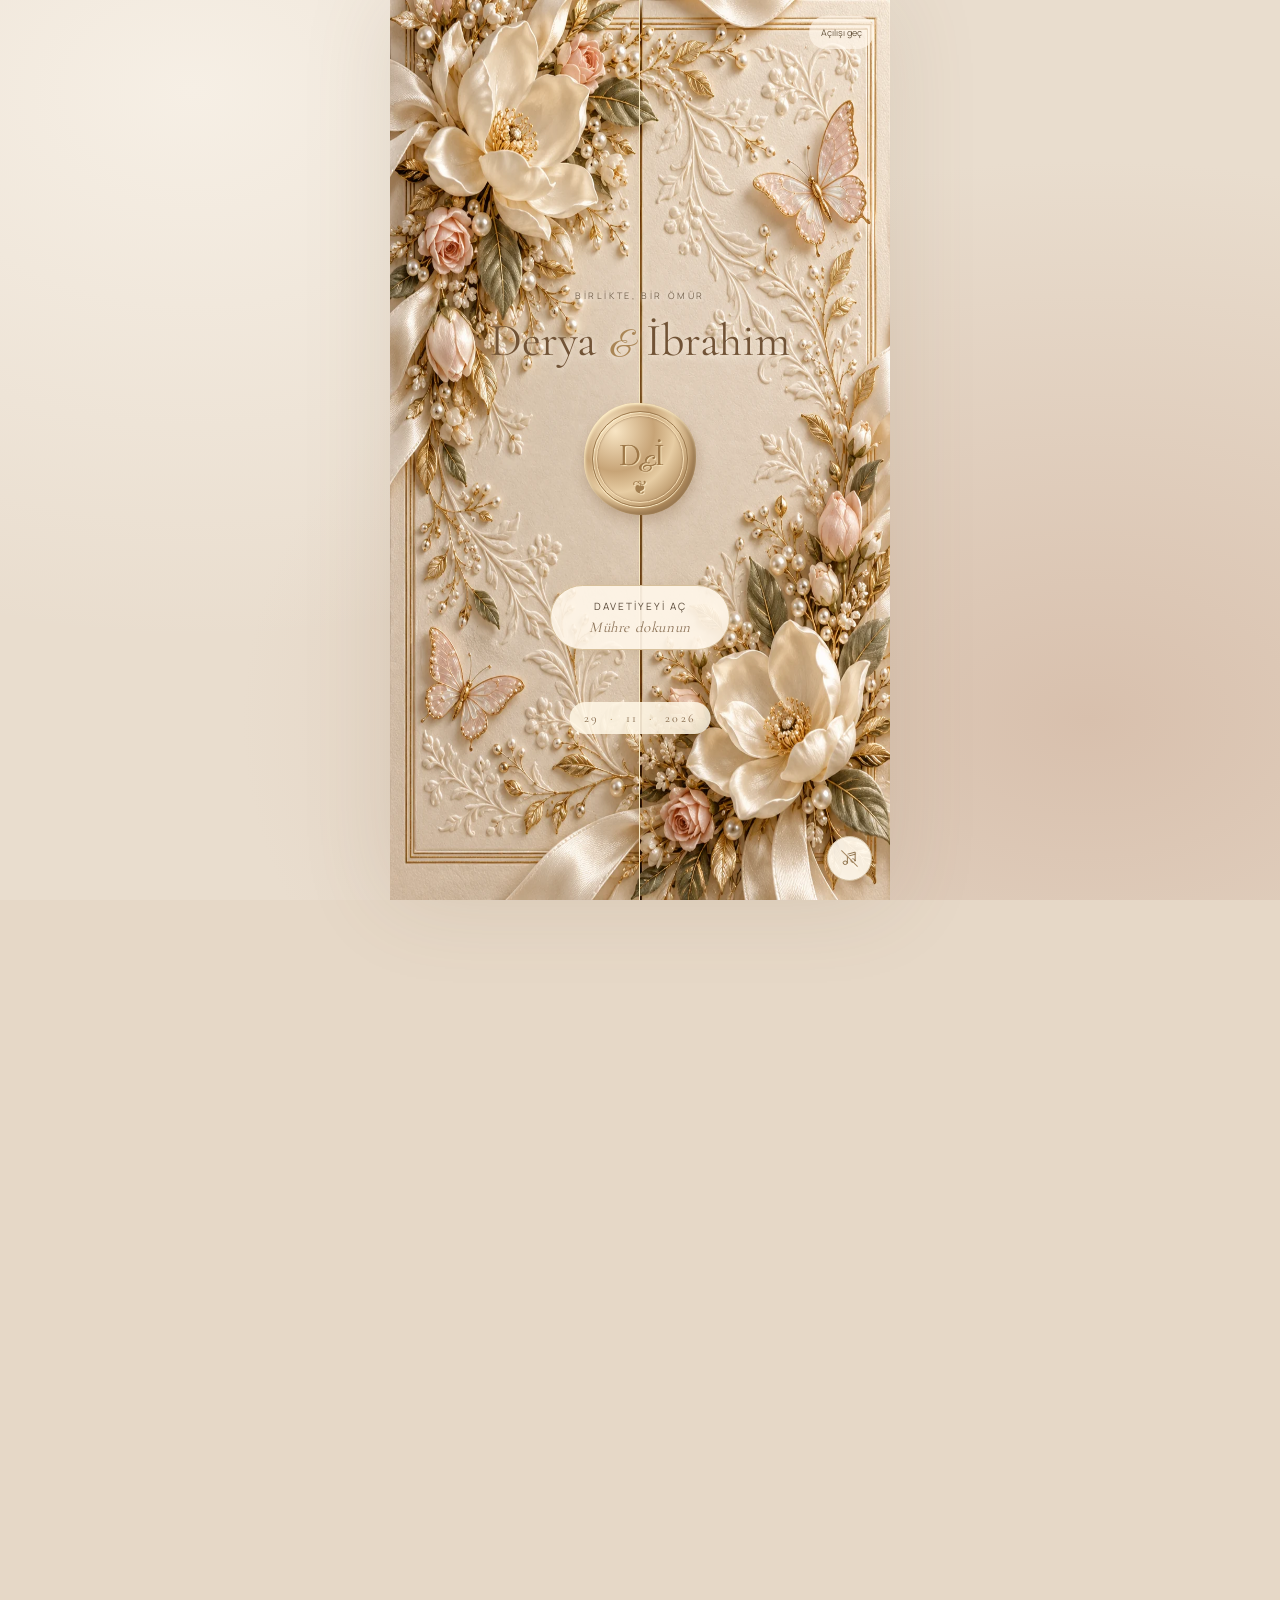
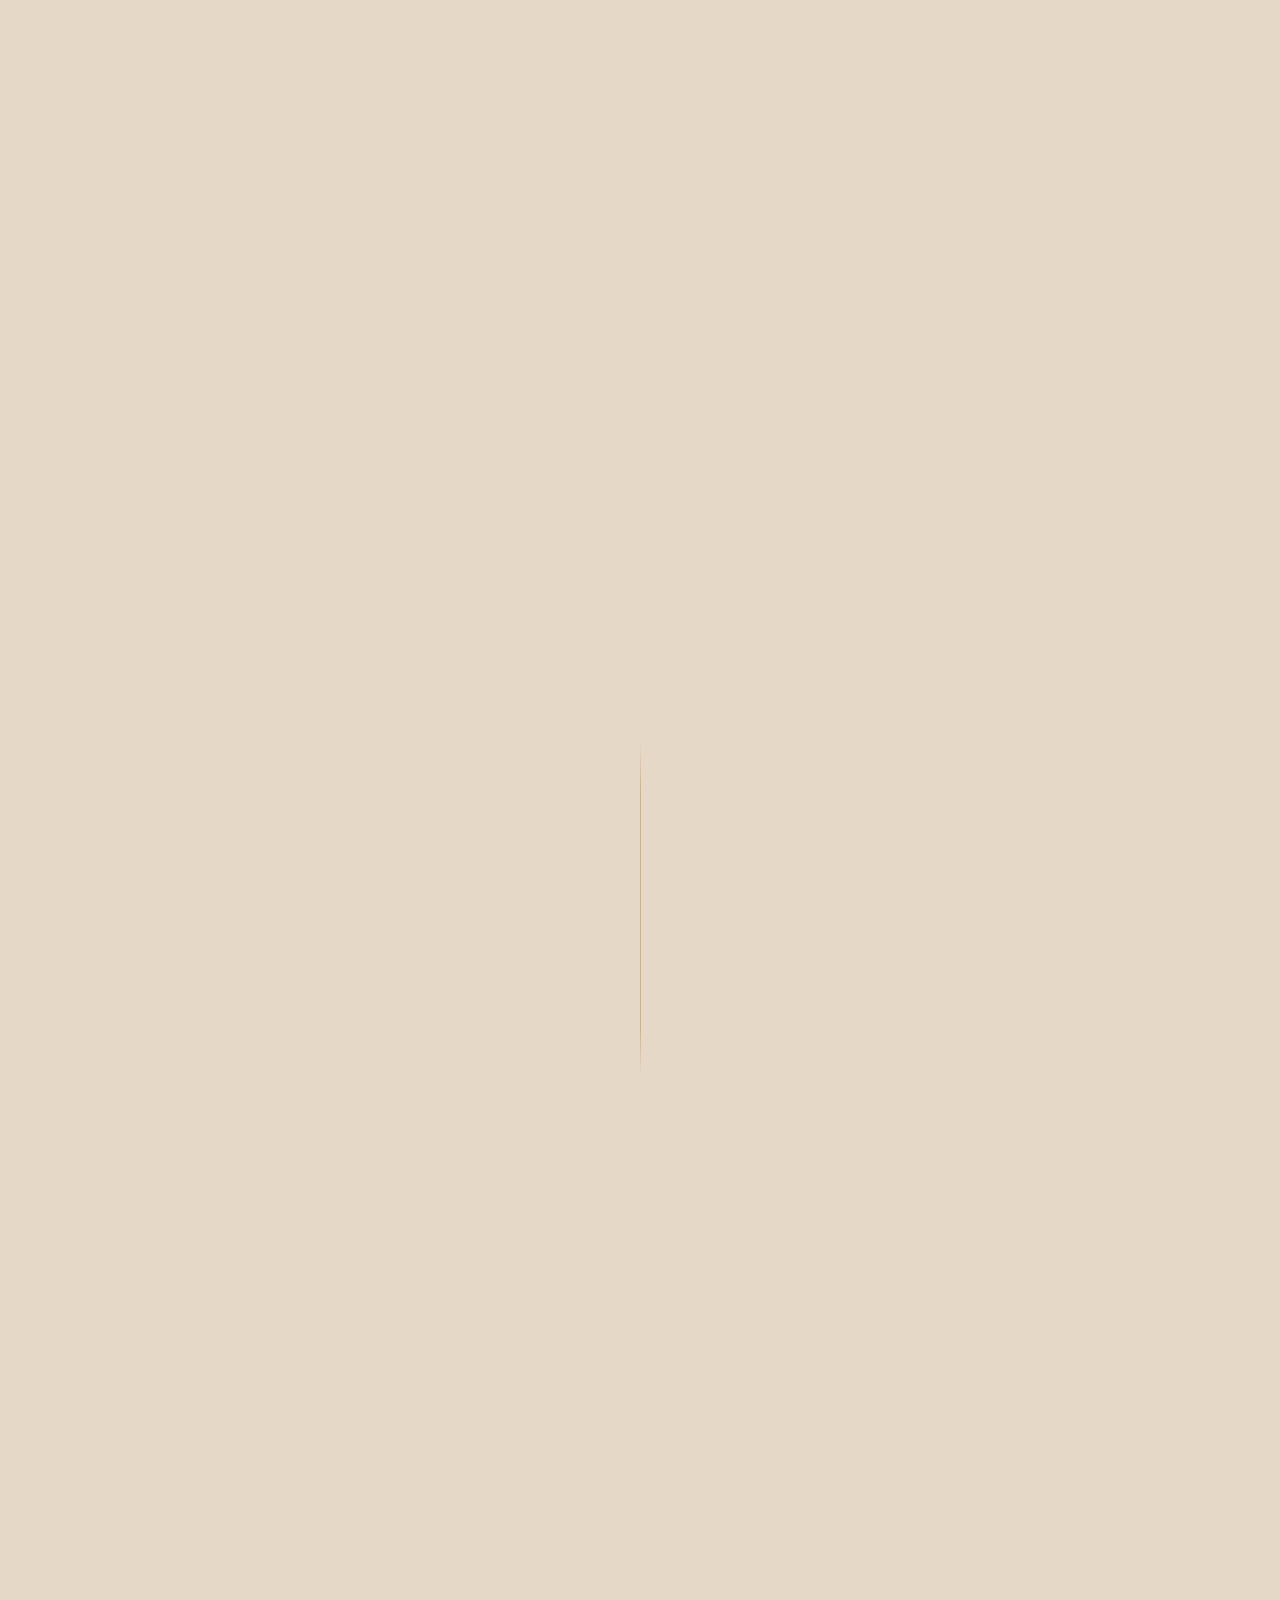
==== deryaibrahimdavetiye/index.html @ 1c8a7102 "Add Derya & Ibrahim wedding invitation, 29 Nov 2026 (preserve original)" ====
<!doctype html>
<html lang="tr">
<head>
  <meta charset="utf-8">
  <meta name="viewport" content="width=device-width, initial-scale=1, viewport-fit=cover">
  <meta name="theme-color" content="#f6eddf">
  <meta name="color-scheme" content="light">
  <meta name="description" content="Mutluluk gele dursun, dostlara haber olsun. Düğünümüz var bugün, bizi sevenler buyursun. 29 Kasım 2026 · Nikâh 19:00 · Asrena Taşev.">
  <meta name="robots" content="noindex, follow">
  <meta name="format-detection" content="telephone=no">
  <title>Derya &amp; İbrahim | 29 Kasım 2026 · Davetlisiniz</title>
  <link rel="canonical" href="https://deryaibrahimdavetiye.vercel.app/">
  <meta property="og:type" content="website">
  <meta property="og:locale" content="tr_TR">
  <meta property="og:site_name" content="Derya &amp; İbrahim">
  <meta property="og:title" content="Derya &amp; İbrahim | 29 Kasım 2026 · Davetlisiniz">
  <meta property="og:description" content="Mutluluk gele dursun, dostlara haber olsun. Düğünümüz var bugün, bizi sevenler buyursun. 29 Kasım 2026 · Nikâh 19:00 · Asrena Taşev.">
  <meta property="og:url" content="https://deryaibrahimdavetiye.vercel.app/?v=1">
  <meta name="image" content="https://deryaibrahimdavetiye.vercel.app/davetiye-paylasim-2026.png?v=1">
  <meta itemprop="image" content="https://deryaibrahimdavetiye.vercel.app/davetiye-paylasim-2026.png?v=1">
  <meta property="og:image" content="https://deryaibrahimdavetiye.vercel.app/davetiye-paylasim-2026.png?v=1">
  <meta property="og:image:secure_url" content="https://deryaibrahimdavetiye.vercel.app/davetiye-paylasim-2026.png?v=1">
  <meta property="og:image:width" content="1200">
  <meta property="og:image:height" content="630">
  <meta property="og:image:type" content="image/png">
  <meta property="og:image:alt" content="Derya &amp; İbrahim — 29 Kasım 2026 düğün davetiyesi">
  <meta name="twitter:image:alt" content="Derya ve İbrahim düğün davetiyesi, 29 Kasım 2026">
  <meta name="twitter:card" content="summary_large_image">
  <meta name="twitter:title" content="Derya &amp; İbrahim | 29 Kasım 2026 · Davetlisiniz">
  <meta name="twitter:description" content="Mutluluk gele dursun, dostlara haber olsun. Düğünümüz var bugün, bizi sevenler buyursun. 29 Kasım 2026 · Nikâh 19:00 · Asrena Taşev.">
  <meta name="twitter:image" content="https://deryaibrahimdavetiye.vercel.app/davetiye-paylasim-2026.png?v=1">
  <link rel="icon" type="image/svg+xml" href="./monogram.svg">
  <link rel="preload" href="./sealed-doors.webp" as="image" fetchpriority="high">
  <link rel="preload" href="./pearl-frame-v2.webp" as="image">
  <link rel="preload" href="./cormorant-garamond-400.woff2" as="font" type="font/woff2" crossorigin>
  <link rel="preload" href="./great-vibes-400.woff2" as="font" type="font/woff2" crossorigin>
  <link rel="stylesheet" href="./fonts.css">
  <link rel="stylesheet" href="./styles.css">
  <script>document.documentElement.classList.add('js');</script>
  <script src="./invitation-config.js?v=derya-ibrahim-20261129" defer></script>
  <script src="./app.js" defer></script>
</head>
<body>
  <svg class="svg-library" aria-hidden="true" xmlns="http://www.w3.org/2000/svg">
    <defs>
      <symbol id="i-down" viewBox="0 0 24 24"><path d="M12 4v15m-6-6 6 6 6-6"/></symbol>
      <symbol id="i-calendar" viewBox="0 0 24 24"><rect x="4" y="6" width="16" height="15" rx="2"/><path d="M8 3v6m8-6v6M4 12h16m-11 4h.01M13 16h.01M17 16h.01"/></symbol>
      <symbol id="i-pin" viewBox="0 0 24 24"><path d="M19 10c0 5-7 11-7 11S5 15 5 10a7 7 0 0 1 14 0Z"/><circle cx="12" cy="10" r="2.5"/></symbol>
      <symbol id="i-share" viewBox="0 0 24 24"><circle cx="18" cy="5" r="3"/><circle cx="6" cy="12" r="3"/><circle cx="18" cy="19" r="3"/><path d="m8.6 10.5 6.8-4m-6.8 7 6.8 4"/></symbol>
      <symbol id="i-music" viewBox="0 0 24 24"><path d="M9 18V6l11-3v12M9 9l11-3"/><ellipse cx="6" cy="18" rx="3" ry="2.5"/><ellipse cx="17" cy="15" rx="3" ry="2.5"/></symbol>
      <symbol id="i-soundoff" viewBox="0 0 24 24"><path d="m3 3 18 18M9 8v10m0-12 11-3v12m-3-2c-1.7 0-3 .9-3 2s1.3 2.5 3 2.5 3-1 3-2.5M9 18c0 1.4-1.3 2.5-3 2.5S3 19.4 3 18s1.3-2.5 3-2.5S9 16.6 9 18Z"/></symbol>
      <symbol id="i-close" viewBox="0 0 24 24"><path d="m6 6 12 12M6 18 18 6"/></symbol>
      <symbol id="i-copy" viewBox="0 0 24 24"><rect x="8" y="8" width="12" height="13" rx="2"/><path d="M16 8V5a2 2 0 0 0-2-2H5a2 2 0 0 0-2 2v9a2 2 0 0 0 2 2h3"/></symbol>
      <symbol id="i-heart" viewBox="0 0 24 24"><path d="M20.5 5.5a5.2 5.2 0 0 0-7.5 0L12 6.6l-1.1-1.1a5.2 5.2 0 0 0-7.4 7.3L12 21l8.5-8.2a5.2 5.2 0 0 0 0-7.3Z"/></symbol>
      <symbol id="i-whatsapp" viewBox="0 0 24 24"><path d="M21 11.6a9 9 0 0 1-13.3 8L3 21l1.4-4.6A9 9 0 1 1 21 11.6Z"/><path d="M8 7.5c-1 0-1.3 1.4-.9 2.6 1 2.8 3 4.7 5.8 5.7 1.2.4 2.7 0 2.7-1l-2.4-1.5-1.1.9a7.1 7.1 0 0 1-2.7-2.7l.8-1.2L8.8 7.5Z"/></symbol>
    </defs>
  </svg>

  <div class="ambient" aria-hidden="true"></div>
  <div class="paper-stage" aria-hidden="true"><div class="paper-art"></div><div class="paper-light"></div></div>
  <div class="butterflies" id="butterflies" aria-hidden="true"></div>

  <div class="gate" id="gate" role="dialog" aria-modal="true" aria-labelledby="gate-title">
    <div class="gate-door gate-door--left" aria-hidden="true"></div>
    <div class="gate-door gate-door--right" aria-hidden="true"></div>
    <div class="gate-glow" aria-hidden="true"></div>
    <div class="gate-title">
      <p class="eyebrow">BİRLİKTE, BİR ÖMÜR</p>
      <h1 id="gate-title">Derya <span>&amp;</span> İbrahim</h1>
    </div>
    <button class="wax-seal" id="open-invitation" aria-label="Derya ve İbrahim’ın davetiyesini aç">
      <span class="seal-rim" aria-hidden="true"></span>
      <span class="seal-mark" aria-hidden="true">D<span>&amp;</span>İ</span>
      <span class="seal-sprig" aria-hidden="true">❦</span>
    </button>
    <button class="open-caption" id="open-caption">DAVETİYEYİ AÇ <span>Mühre dokunun</span></button>
    <p class="gate-date">29 <i>·</i> 11 <i>·</i> 2026</p>
    <button class="skip-intro" id="skip-intro">Açılışı geç</button>
  </div>

  <main id="invitation" tabindex="-1">
    <section class="scene scene--names" id="birlikte" aria-labelledby="names-title" data-scene="Birlikte">
      <div class="scene-content">
        <p class="eyebrow reveal">DÜĞÜNÜMÜZE DAVETLİSİNİZ</p>
        <div class="ornament reveal" aria-hidden="true"><span></span>✧<span></span></div>
        <h2 class="names" id="names-title"><span class="name-bride reveal">Derya</span><span class="names-and reveal">ve</span><span class="name-groom reveal">İbrahim</span></h2>
        <div class="ornament reveal" aria-hidden="true"><span></span>✧<span></span></div>
        <p class="hero-date reveal">29 KASIM 2026 <b>·</b> PAZAR</p>
        <p class="script-note reveal">Birlikte, bir ömür…</p>
      </div>
    </section>

    <section class="scene" id="ailelerimiz" aria-labelledby="family-title" data-scene="Ailelerimiz">
      <div class="scene-content">
        <p class="eyebrow reveal">SEVDİKLERİMİZLE BİRLİKTE</p>
        <h2 class="section-title reveal" id="family-title">Bir ömre <em>evet</em></h2>
        <div class="ornament reveal" aria-hidden="true"><span></span>♡<span></span></div>
        <p class="invitation-verse reveal">Mutluluk gele dursun,<br>dostlara haber olsun.<br>Düğünümüz var bugün,<br>bizi sevenler buyursun.</p>
        <div class="family-names reveal">
          <p>VERME<span>Ailesi</span></p>
          <span class="family-divider" aria-hidden="true">&amp;</span>
          <p>MİHMAK<span>Ailesi</span></p>
        </div>
        <p class="script-note reveal">Mutluluğumuz sizinle tamam…</p>
      </div>
    </section>

    <section class="scene" id="tarih" aria-labelledby="date-title" data-scene="Tarih">
      <div class="scene-content">
        <p class="eyebrow reveal" id="date-title">O GÜNÜ BİRLİKTE HATIRLAYALIM</p>
        <div class="date-cameo reveal"><span class="date-day">29</span><span class="date-month">KASIM</span><span class="date-line" aria-hidden="true"></span><span class="date-year">2026</span></div>
        <p class="date-weekday reveal">PAZAR</p>
        <p class="time-range reveal">18:00 <span>—</span> 22:00</p>
        <p class="ceremony-note reveal">Nikâh <b>19:00</b></p>
        <button class="pill reveal" data-calendar><svg aria-hidden="true"><use href="#i-calendar"/></svg>Takvimine ekle</button>
      </div>
    </section>

    <section class="scene" id="geri-sayim" aria-labelledby="count-title" data-scene="Geri sayım">
      <div class="scene-content">
        <p class="eyebrow reveal">HER AN BİRAZ DAHA YAKIN</p>
        <h2 class="section-title reveal" id="count-title">Kavuşmaya kalan</h2>
        <div class="ornament reveal" aria-hidden="true"><span></span>✧<span></span></div>
        <div class="countdown reveal" role="timer" aria-label="Düğünün başlamasına kalan süre">
          <div class="count-days"><span id="count-days">10</span><span class="count-label">GÜN</span></div>
          <div class="count-clock"><div><span id="count-hours">00</span><span class="count-label">SAAT</span></div><i aria-hidden="true">:</i><div><span id="count-minutes">00</span><span class="count-label">DAKİKA</span></div><i aria-hidden="true">:</i><div><span id="count-seconds">00</span><span class="count-label">SANİYE</span></div></div>
        </div>
        <p class="count-message invitation-verse reveal" id="count-message">Bir gün, bir söz,<br>birlikte geçecek bir ömür.</p>
        <p class="script-note reveal">En güzel günümüze…</p>
      </div>
    </section>

    <section class="scene" id="program" aria-labelledby="program-title" data-scene="Günün akışı">
      <div class="scene-content">
        <p class="eyebrow reveal">29 KASIM 2026</p>
        <h2 class="section-title reveal" id="program-title">Günün akışı</h2>
        <div class="ornament reveal" aria-hidden="true"><span></span>✧<span></span></div>
        <ol class="timeline">
          <li class="reveal"><span class="timeline-pearl" aria-hidden="true"></span><time datetime="2026-11-29T18:00:00+03:00">18:00</time><h3>Eğlence başlıyor</h3><p>Sevdiklerimizle buluşma</p></li>
          <li class="reveal"><span class="timeline-pearl" aria-hidden="true"></span><time datetime="2026-11-29T19:00:00+03:00">19:00</time><h3>Nikâh</h3><p>Bir ömürlük “evet”</p></li>
          <li class="reveal"><span class="timeline-pearl" aria-hidden="true"></span><time datetime="2026-11-29T22:00:00+03:00">22:00</time><h3>Günün sonu</h3><p>Birlikte biriktirdiğimiz anılarla</p></li>
        </ol>
      </div>
    </section>

    <section class="scene" id="konum" aria-labelledby="venue-title" data-scene="Buluşma yerimiz">
      <div class="scene-content">
        <p class="eyebrow reveal">AYNI YERDE, AYNI MUTLULUKTA</p>
        <h2 class="section-title reveal" id="venue-title">Buluşma yerimiz</h2>
        <div class="venue-cameo reveal" aria-hidden="true"><svg><use href="#i-pin"/></svg><span>29.11.2026</span></div>
        <h3 class="venue-name reveal" id="venue-name">Asrena Taşev</h3>
        <p class="venue-address reveal" id="venue-address">Selçuk Bey, 745. Sk. No:1, 20100 Denizli</p>
        <a class="pill reveal" id="maps-link" href="https://www.google.com/maps/" target="_blank" rel="noopener noreferrer" hidden><svg aria-hidden="true"><use href="#i-pin"/></svg>Google Haritalar’da aç</a>
        <p class="venue-pending reveal" id="venue-pending"><span aria-hidden="true">✧</span> Konum bilgisi yakında</p>
      </div>
    </section>

    <section class="scene scene--closing" id="davetlisiniz" aria-labelledby="closing-title" data-scene="Davetlisiniz">
      <div class="scene-content">
        <p class="eyebrow reveal">İYİ Kİ HAYATIMIZDASINIZ</p>
        <h2 class="closing-names reveal" id="closing-title">Derya<span>&amp;</span>İbrahim</h2>
        <div class="ornament reveal" aria-hidden="true"><span></span>♡<span></span></div>
        <p class="invitation-verse reveal">Mutluluk gele dursun,<br>dostlara haber olsun.<br>Düğünümüz var bugün,<br>bizi sevenler buyursun.</p>
        <p class="closing-date reveal">29 KASIM 2026 <span>PAZAR · 18:00–22:00</span></p>
        <div class="closing-actions reveal">
          <a class="pill pill--gold" id="whatsapp-link" href="https://wa.me/" target="_blank" rel="noopener noreferrer"><svg aria-hidden="true"><use href="#i-whatsapp"/></svg>WhatsApp’ta paylaş</a>
          <button class="text-button" id="copy-link"><svg aria-hidden="true"><use href="#i-copy"/></svg>Bağlantıyı kopyala</button>
          <a class="pill" id="rsvp-link" target="_blank" rel="noopener noreferrer" hidden>Katılımını bildir</a>
        </div>
        <button class="replay text-button reveal" id="replay">Açılışı yeniden izle</button>
      </div>
    </section>
  </main>

  <div class="bottom-tools" id="bottom-tools" hidden>
    <span class="scene-counter" aria-label="Bölüm"><span id="scene-current">01</span><i>/</i>07</span>
    <button class="scroll-cue" id="next-scene"><span id="scroll-label">Aşağı kaydır</span><svg aria-hidden="true"><use href="#i-down"/></svg></button>
  </div>
  <button class="music-toggle" id="music-toggle" aria-label="Fon müziğini aç" aria-pressed="false" title="Fon müziğini aç"><svg aria-hidden="true"><use href="#i-music"/></svg><span class="music-slash" aria-hidden="true"></span><span class="music-waves" aria-hidden="true"><i></i><i></i><i></i></span></button>

  <dialog class="calendar-dialog" id="calendar-dialog" aria-labelledby="calendar-heading">
    <button class="dialog-close" id="close-calendar" aria-label="Takvim penceresini kapat"><svg aria-hidden="true"><use href="#i-close"/></svg></button>
    <svg class="dialog-icon" aria-hidden="true"><use href="#i-calendar"/></svg>
    <p class="eyebrow">BU GÜN SİZİN DE TAKVİMİNİZDE OLSUN</p>
    <h2 id="calendar-heading">29 Kasım 2026</h2>
    <p>Pazar · 18:00–22:00<br><span>Nikâh · 19:00</span></p>
    <a class="pill pill--gold" id="google-calendar" target="_blank" rel="noopener noreferrer">Google Takvim’e ekle</a>
    <a class="pill" href="./derya-ibrahim.ics" download="Derya-İbrahim.ics">iPhone / Outlook · Takvim dosyası</a>
  </dialog>
  <div class="toast" id="toast" role="status" aria-live="polite"></div>
  <audio id="background-music" loop preload="none"></audio>
  <noscript><p class="noscript-note">Animasyonlar ve canlı geri sayım için tarayıcınızda JavaScript’i etkinleştirebilirsiniz. Davetiye bilgilerimiz aşağıda yer alıyor.</p></noscript>
</body>
</html>
---- deryaibrahimdavetiye/fonts.css ----
@font-face{font-family:"Cormorant Garamond";font-style:normal;font-weight:400;font-display:swap;src:url("./cormorant-garamond-400.woff2") format("woff2")}
@font-face{font-family:"Cormorant Garamond";font-style:normal;font-weight:500;font-display:swap;src:url("./cormorant-garamond-500.woff2") format("woff2")}
@font-face{font-family:"Great Vibes";font-style:normal;font-weight:400;font-display:swap;src:url("./great-vibes-400.woff2") format("woff2")}
@font-face{font-family:"Manrope";font-style:normal;font-weight:400;font-display:swap;src:url("./manrope-400.woff2") format("woff2")}
---- deryaibrahimdavetiye/styles.css ----
:root{--paper:#f7efe2;--ink:#5d4d3c;--muted:#786651;--gold:#aa8656;--light-gold:#d8bc8d;--blush:#d3a79e;--serif:"Cormorant Garamond",Georgia,serif;--script:"Great Vibes",cursive;--sans:"Manrope",Arial,sans-serif;--stage-width:500px;--scene-height:100svh;--parallax:0px}
*{box-sizing:border-box}html{scroll-behavior:smooth;scroll-padding:0}body{margin:0;background:#e6d8c7;color:var(--ink);font-family:var(--serif);font-weight:400;overflow-x:clip;-webkit-font-smoothing:antialiased}body.is-locked{overflow:hidden;overscroll-behavior:none}button,a{-webkit-tap-highlight-color:transparent;touch-action:manipulation}button{font:inherit;color:inherit;cursor:pointer}a{color:inherit;text-decoration:none}button:focus-visible,a:focus-visible{outline:2px solid #8b663b;outline-offset:5px}button{border:0}button,dialog{background:var(--paper)}[hidden]{display:none!important}svg{width:20px;height:20px;fill:none;stroke:currentColor;stroke-width:1.35;stroke-linecap:round;stroke-linejoin:round;flex:none}.svg-library{position:absolute;width:0;height:0;overflow:hidden}.ambient{position:fixed;inset:0;z-index:-2;background:radial-gradient(ellipse at 15% 10%,#f6efe5,transparent 48%),radial-gradient(ellipse at 85% 80%,#d8c0ad,transparent 55%),#e9ddce}.paper-stage{position:fixed;inset:0;margin:auto;width:min(100%,var(--stage-width));height:100%;z-index:-1;overflow:hidden;box-shadow:0 0 85px #7a5d3924;background:var(--paper)}.paper-art{position:absolute;inset:-2px;background:url('./pearl-frame-v2.webp') center/100% 100% no-repeat;transform:translate3d(0,calc(var(--parallax)*.12),0) scale(1.015);will-change:transform}.paper-light{position:absolute;inset:0;background:radial-gradient(ellipse at 50% 46%,#fffaf02b,transparent 53%);pointer-events:none}
.gate{display:none;position:fixed;z-index:30;inset:0;margin:auto;width:min(100%,var(--stage-width));overflow:hidden;perspective:1300px;isolation:isolate}.js .gate{display:block}.gate-door{position:absolute;top:0;width:50.15%;height:100%;background-image:url('./sealed-doors.webp');background-size:200% 100%;background-repeat:no-repeat;backface-visibility:hidden;will-change:transform;transition:transform 2.15s cubic-bezier(.55,.02,.19,1),filter 1.8s;z-index:1}.gate-door--left{left:0;background-position:0 50%;transform-origin:left center}.gate-door--right{right:0;background-position:100% 50%;transform-origin:right center}.gate-door--left:after{content:"";position:absolute;right:0;top:0;bottom:0;width:1px;background:#98704794;box-shadow:1px 0 8px #6b4a3b38}.gate-door--right:after{content:"";position:absolute;left:0;top:0;bottom:0;width:1px;background:#f7e8c2}.gate-glow{position:absolute;inset:0;background:radial-gradient(ellipse at center,#fff7ddaa,transparent 60%);opacity:0;z-index:3;pointer-events:none;transition:opacity 1s}.gate-title{position:absolute;top:32%;left:8%;right:8%;z-index:4;text-align:center;transition:opacity .6s,transform 1s}.gate-title .eyebrow{font-size:9px;letter-spacing:.29em;text-shadow:0 1px 5px #fff}.gate-title h1{font-weight:400;font-size:clamp(33px,8vw,47px);margin:8px 0;color:#715336;text-shadow:0 2px 7px #fff7ea}.gate-title h1 span{font-family:var(--script);font-size:.8em;color:var(--gold);margin:0 .08em}.eyebrow{font-family:var(--sans);font-size:9px;line-height:1.8;letter-spacing:.24em;font-weight:400;margin:0;color:var(--muted)}.wax-seal{position:absolute;z-index:5;left:50%;top:51%;width:112px;height:112px;transform:translate(-50%,-50%);border-radius:46% 51% 48% 52% / 50% 46% 52% 48%;padding:0;box-shadow:1px 7px 14px #77522b45,inset 1px 2px 3px #fff0ca,inset -3px -3px 5px #97764f; background:radial-gradient(ellipse at 28% 25%,#f8e5c4 0%,#c7a477 34%,#e7cda4 52%,#b08b5d 75%,#d8b586 95%);transition:transform .7s,opacity .55s,filter .7s;animation:seal-breathe 4s ease-in-out infinite}.wax-seal:before{content:"";position:absolute;inset:8px;border:1px solid #9c784c;border-radius:50%;box-shadow:inset 1px 1px 2px #fff1cf,0 1px 1px #fff1cd}.seal-rim{position:absolute;inset:12px;border:1px solid #f6deb5;border-radius:50%;box-shadow:inset 0 0 2px #8b6a49}.seal-mark{position:absolute;inset:32px 0 auto;font-family:var(--serif);font-size:32px;letter-spacing:-4px;color:#9e7848;text-shadow:1px 1px 1px #f8e5be,-.5px -.5px .5px #83613c}.seal-mark span{font-family:var(--script);font-size:23px;display:inline-block;transform:translateY(6px);margin:0 5px 0 2px}.seal-sprig{position:absolute;bottom:16px;left:0;right:0;font-size:19px;color:#a27e50;text-shadow:1px 1px #f8e6c3}.wax-seal:hover{filter:brightness(1.04)}.open-caption{position:absolute;z-index:5;top:65%;left:50%;transform:translateX(-50%);background:#fff7e9e8;box-shadow:0 3px 13px #a47d4930;border:1px solid #d7c09b;border-radius:40px;min-width:180px;padding:13px 23px 11px;font-family:var(--sans);font-size:10px;letter-spacing:.2em;line-height:1.4;transition:opacity .5s,transform .7s}.open-caption span{display:block;font-family:var(--serif);font-style:italic;font-size:15px;letter-spacing:.04em;color:#8b7257;margin-top:4px}.gate-date{position:absolute;z-index:4;top:78%;left:50%;transform:translateX(-50%);width:max-content;text-align:center;font-size:12px;letter-spacing:.2em;margin:0;padding:8px 14px;border-radius:30px;background:#fff7e6dc;color:#7e6143;text-shadow:0 1px 4px #fff9ee}.gate-date i{font-size:13px;color:var(--gold);font-style:normal;padding:0 5px}.skip-intro{position:absolute;z-index:5;right:16px;top:max(16px,env(safe-area-inset-top));padding:10px 12px;border-radius:30px;background:#fff7eaad;font-family:var(--sans);font-size:9px;color:#69573f}.is-opening .gate-door--left{transform:translateX(-28%) rotateY(-108deg);filter:brightness(.85)}.is-opening .gate-door--right{transform:translateX(28%) rotateY(108deg);filter:brightness(.85)}.is-opening .gate-title,.is-opening .gate-date,.is-opening .open-caption,.is-opening .skip-intro{opacity:0;pointer-events:none}.is-opening .gate-title{transform:translateY(-15px)}.is-opening .open-caption{transform:translate(-50%,20px)}.is-opening .wax-seal{animation:none;opacity:0;transform:translate(-50%,-50%) scale(1.25) rotate(-12deg);pointer-events:none}.is-opening .gate-glow{animation:opening-light 2s both}.gate.is-gone{visibility:hidden;pointer-events:none}
main{width:min(100%,var(--stage-width));margin:0 auto;outline:none}.scene{position:relative;min-height:var(--scene-height);display:flex;align-items:center;justify-content:center;isolation:isolate;padding:15svh 0 14svh;scroll-snap-align:center}.scene-content{width:71%;max-width:360px;text-align:center;position:relative;z-index:2}.scene .eyebrow{font-size:8px}.names{margin:18px 0 11px;display:flex;flex-direction:column;align-items:center;font-weight:400;line-height:1.03}.name-bride,.name-groom{font-size:clamp(53px,14vw,76px);letter-spacing:-.035em}.names-and{font-family:var(--script);font-size:43px;color:var(--gold);margin:4px 0 2px;line-height:1}.ornament{display:flex;align-items:center;justify-content:center;gap:11px;color:var(--gold);font-size:16px;margin:16px auto;line-height:1}.ornament span{height:1px;width:48px;background:linear-gradient(90deg,transparent,#b9996b)}.ornament span:last-child{transform:rotate(180deg)}.hero-date{font-size:11px;letter-spacing:.12em;font-weight:500;margin:22px 0 0}.hero-date b{font-weight:400;color:var(--gold);margin:0 5px}.script-note{font-family:var(--script);font-size:25px;line-height:1.4;color:#a68459;margin:25px -2px 0}.section-title{font-size:clamp(30px,8vw,43px);font-weight:400;line-height:1.12;margin:14px -8px 18px;letter-spacing:-.02em}.section-title em{font-family:var(--script);font-size:1.05em;font-weight:400;color:var(--gold)}.invitation-verse{font-size:clamp(20px,5.3vw,24px);line-height:1.65;font-weight:400;margin:19px -6px}.family-names{display:flex;justify-content:center;align-items:center;gap:18px;margin:32px -10px 0}.family-names p{font-size:17px;font-weight:500;letter-spacing:.025em;margin:0}.family-names p span{font-size:19px;font-weight:400;font-style:italic;display:block;margin-top:3px}.family-divider{font-family:var(--script);font-size:27px;color:#b59468;margin-top:-12px}.date-cameo{position:relative;display:flex;flex-direction:column;align-items:center;justify-content:center;width:151px;height:228px;border:1px solid #b69563;border-radius:80px;margin:20px auto 15px;box-shadow:0 0 0 5px #f7eddb88,0 0 0 6px #c7ad824d,inset 0 0 0 4px #fff8eb70}.date-cameo:before,.date-cameo:after{content:"✧";position:absolute;left:50%;transform:translateX(-50%);background:#f6eddf;color:#b08e5e;font-size:16px;height:16px;line-height:16px}.date-cameo:before{top:-10px}.date-cameo:after{bottom:-10px}.date-day{font-size:88px;line-height:1;letter-spacing:-.05em;margin-left:-3px}.date-month{font-size:17px;letter-spacing:.2em;margin-top:9px;padding-left:.2em}.date-line{width:35px;height:1px;background:#baa178;margin:17px 0}.date-year{font-size:15px;letter-spacing:.26em;padding-left:.26em}.date-weekday{font-size:12px;letter-spacing:.22em;margin:23px 0 7px}.time-range{font-size:27px;margin:0;font-variant-numeric:lining-nums}.time-range span{font-size:15px;color:var(--gold);padding:0 4px}.ceremony-note{font-size:17px;font-style:italic;margin:9px 0 19px}.ceremony-note b{font-weight:500;margin-left:9px}.pill{display:inline-flex;align-items:center;justify-content:center;gap:9px;padding:12px 18px;min-height:46px;border:1px solid #bd9e6d99;border-radius:32px;background:#fffbf2e6;box-shadow:0 3px 12px #9169320a;font-family:var(--sans);font-size:10px;letter-spacing:.045em;line-height:1.4;transition:background .2s,box-shadow .2s,transform .2s}.pill svg{width:16px;height:16px;stroke-width:1.2}.pill:hover{background:#fffdf6;box-shadow:0 4px 18px #9169321a;transform:translateY(-1px)}.pill--gold{background:#a38358;color:#fffaf0;border-color:#a38358}.pill--gold:hover{background:#927048}.countdown{font-variant-numeric:lining-nums tabular-nums}.count-days>span:first-child{font-size:102px;line-height:1.1;font-weight:400}.count-label{display:block;font-family:var(--sans);font-size:8px;letter-spacing:.21em;color:var(--muted);line-height:1.6;margin-top:5px}.count-clock{display:flex;align-items:flex-start;justify-content:center;gap:15px;margin:24px 0 22px}.count-clock>div{min-width:42px}.count-clock>div>span:first-child{font-size:30px;line-height:1}.count-clock>i{font-style:normal;color:#b4a083;line-height:1.3;font-size:21px}.count-message{font-size:21px}.timeline{list-style:none;padding:0;margin:24px auto 0;position:relative}.timeline:before{content:"";position:absolute;top:10px;bottom:25px;left:50%;width:1px;background:linear-gradient(transparent,#cbb28b 15%,#cbb28b 85%,transparent)}.timeline li{position:relative;padding:0 0 25px;display:flex;flex-direction:column;align-items:center}.timeline li:last-child{padding-bottom:0}.timeline time{font-family:var(--sans);font-size:10px;letter-spacing:.2em;display:inline-block;padding:3px 10px;background:#f7eddf}.timeline h3{font-size:29px;font-weight:400;margin:5px 0;background:#f7eddf;padding:0 14px;line-height:1.1}.timeline p{font-style:italic;font-size:17px;line-height:1.4;margin:5px 0 0;background:#f7eddf;padding:0 8px}.timeline-pearl{width:8px;height:8px;border:1px solid #cbb28b;border-radius:50%;background:radial-gradient(circle at 30% 25%,#fff,#f7e7cd 60%,#bb9b6b);margin-bottom:8px;box-shadow:0 1px 3px #ac824830}.venue-cameo{border:1px solid #c5a677;border-radius:80px 80px 38px 38px;width:129px;height:146px;display:flex;flex-direction:column;align-items:center;justify-content:center;margin:29px auto 23px;box-shadow:0 0 0 5px #f8efdf88,0 0 0 6px #c7ad8255}.venue-cameo svg{width:38px;height:44px;color:#ae8b5c;stroke-width:.65}.venue-cameo span{font-size:11px;letter-spacing:.1em;margin-top:15px;color:#957747}.venue-name{font-size:26px;font-weight:400;line-height:1.2;margin:25px -3px 12px}.venue-address{font-size:18px;line-height:1.55;margin:0 0 22px}.venue-pending{font-family:var(--sans);font-size:9px;color:#8b7355;letter-spacing:.07em;display:inline-flex;gap:8px;align-items:center;border-block:1px solid #c5a67766;padding:12px 0;margin:0}.venue-pending span{font-size:15px}.closing-names{font-family:var(--script);font-size:clamp(48px,12vw,65px);font-weight:400;line-height:1.05;display:flex;flex-direction:column;align-items:center;margin:23px 0 18px;color:#7e6347}.closing-names span{font-family:var(--serif);font-size:24px;color:var(--gold);line-height:1.25}.closing-date{font-size:14px;letter-spacing:.13em;margin:21px 0}.closing-date span{display:block;font-size:10px;letter-spacing:.09em;margin-top:7px}.closing-actions{display:flex;flex-direction:column;align-items:center;gap:12px;margin-top:22px}.text-button{display:inline-flex;align-items:center;justify-content:center;gap:7px;background:transparent;font-family:var(--sans);font-size:9px;letter-spacing:.02em;min-height:42px;padding:8px 10px;color:#7d674b}.text-button svg{width:14px;height:14px}.replay{margin-top:18px;color:#8a7255;text-decoration:underline;text-underline-offset:4px;font-size:8px}.bottom-tools{position:fixed;z-index:10;bottom:calc(19px + env(safe-area-inset-bottom));left:50%;transform:translateX(-50%);width:min(100%,var(--stage-width));height:45px;pointer-events:none}.scene-counter{position:absolute;left:22px;bottom:13px;font-family:var(--sans);font-size:8px;color:#977f5e;letter-spacing:.07em}.scene-counter>span{font-size:11px;color:#715c41}.scene-counter i{font-style:normal;opacity:.55;padding:0 5px}.scroll-cue{position:absolute;left:50%;transform:translateX(-50%);bottom:0;pointer-events:auto;display:flex;align-items:center;justify-content:center;gap:12px;background:#fff9edee;border:1px solid #d8c4a69c;box-shadow:0 2px 10px #815e3112;border-radius:32px;font-family:var(--sans);font-size:9px;min-height:44px;padding:9px 17px;white-space:nowrap;color:#7c6547}.scroll-cue svg{height:13px;width:13px;animation:down-drift 2.5s ease-in-out infinite}.scroll-cue.is-last svg{transform:rotate(180deg);animation:none}.music-toggle{position:fixed;z-index:45;bottom:calc(19px + env(safe-area-inset-bottom));right:max(calc((100vw - var(--stage-width))/2 + 18px),18px);width:45px;height:45px;padding:0;border:1px solid #d2bfa1;border-radius:50%;background:#fff9edeb;color:#8d714a;box-shadow:0 2px 10px #815e3119;display:flex;align-items:center;justify-content:center}.music-toggle>svg{width:17px;height:17px}.music-slash{position:absolute;width:23px;height:1px;background:#a78a64;transform:rotate(45deg);box-shadow:0 -1px 0 #fff6e9}.music-waves{display:none;align-items:center;gap:2px;height:18px}.music-waves i{width:2px;height:12px;background:#a28054;border-radius:2px;animation:music-wave .8s ease-in-out infinite alternate}.music-waves i:nth-child(2){animation-delay:-.4s;height:18px}.music-waves i:nth-child(3){animation-delay:-.2s;height:8px}.music-toggle[aria-pressed=true]>.music-slash,.music-toggle[aria-pressed=true]>svg{display:none}.music-toggle[aria-pressed=true] .music-waves{display:flex}.butterflies{position:fixed;inset:0;z-index:8;margin:auto;max-width:var(--stage-width);overflow:hidden;pointer-events:none}.butterfly{position:absolute;width:var(--size,53px);height:var(--size,53px);left:50%;top:50%;opacity:0;will-change:transform,opacity;filter:drop-shadow(0 3px 3px #a1734022);transform-style:preserve-3d}.butterfly .wing{position:absolute;inset:0;background:url('./pearl-butterfly.webp') center/contain no-repeat;transform-style:preserve-3d}.wing--left{clip-path:inset(0 49% 0 0);transform-origin:50% 50%;animation:flap-left .46s ease-in-out infinite alternate}.wing--right{clip-path:inset(0 0 0 49%);transform-origin:50% 50%;animation:flap-right .46s ease-in-out infinite alternate}.butterfly.is-burst{animation:butterfly-burst var(--duration,3.6s) cubic-bezier(.25,.25,.3,1) var(--delay,0s) both}.butterfly.is-ambient{animation:butterfly-drift var(--duration,17s) linear var(--delay,0s) infinite}.js .scene .reveal{opacity:0;transform:translateY(24px);filter:blur(3px);transition:opacity 1.05s ease,transform 1.3s cubic-bezier(.16,.65,.25,1),filter 1.3s}.js .scene.is-visible .reveal{opacity:1;transform:translateY(0);filter:blur(0);transition-delay:var(--reveal-delay,0s)}.js .scene--names .name-bride{transition-duration:1.7s}.js .scene--names .name-groom{transition-duration:1.9s}.calendar-dialog{position:fixed;inset:0;margin:auto;border:1px solid #c9ae83;padding:39px 24px 29px;border-radius:18px;width:min(calc(100% - 36px),360px);color:var(--ink);text-align:center;box-shadow:0 20px 90px #57402430;max-height:calc(100svh - 40px);overflow:auto}.calendar-dialog::backdrop{background:#4f3e2c66;backdrop-filter:blur(5px)}.dialog-close{position:absolute;right:9px;top:9px;width:36px;height:36px;border-radius:50%;display:grid;place-items:center;background:transparent}.dialog-close svg{width:17px;height:17px}.dialog-icon{height:29px;width:29px;stroke-width:1;margin-bottom:19px;color:var(--gold)}.calendar-dialog .eyebrow{font-size:7px;letter-spacing:.15em}.calendar-dialog h2{font-size:34px;font-weight:400;margin:10px 0}.calendar-dialog>p:not(.eyebrow){font-size:21px;line-height:1.4;margin:12px 0 23px}.calendar-dialog>p>span{font-size:17px;font-style:italic;color:#8c7150}.calendar-dialog>.pill{display:flex;margin-top:11px;font-size:10px}.toast{position:fixed;bottom:calc(85px + env(safe-area-inset-bottom));left:50%;transform:translate(-50%,12px);width:max-content;max-width:min(85vw,380px);z-index:80;background:#766146f5;border:1px solid #e5d2ab55;border-radius:16px;padding:12px 18px;font-family:var(--sans);font-size:11px;line-height:1.6;color:#fffaf0;text-align:center;opacity:0;pointer-events:none;transition:opacity .25s,transform .25s}.toast.is-visible{opacity:1;transform:translate(-50%,0)}.noscript-note{position:relative;z-index:2;padding:18px;margin:0 auto;width:min(100%,var(--stage-width));background:#fff6e7;font-family:var(--sans);font-size:12px;text-align:center}
@keyframes seal-breathe{0%,100%{box-shadow:1px 7px 14px #77522b45,inset 1px 2px 3px #fff0ca,inset -3px -3px 5px #97764f}50%{box-shadow:1px 9px 22px #77522b55,0 0 28px #fff5dc77,inset 1px 2px 3px #fff0ca,inset -3px -3px 5px #97764f}}
@keyframes opening-light{0%{opacity:0}45%{opacity:.8}100%{opacity:0}}
@keyframes flap-left{from{transform:rotateY(0)}to{transform:rotateY(68deg)}}@keyframes flap-right{from{transform:rotateY(0)}to{transform:rotateY(-68deg)}}
@keyframes butterfly-burst{0%{opacity:0;transform:translate3d(-50%,-50%,0) scale(.2) rotate(0)}12%{opacity:1}60%{opacity:.95}100%{opacity:0;transform:translate3d(var(--end-x),var(--end-y),0) scale(1.2) rotate(var(--turn))}}
@keyframes butterfly-drift{0%{opacity:0;transform:translate3d(var(--x1),60svh,0) rotate(-20deg) scale(.7)}12%{opacity:.8}42%{transform:translate3d(var(--x2),-5svh,0) rotate(18deg) scale(1)}80%{opacity:.7}100%{opacity:0;transform:translate3d(var(--x1),-70svh,0) rotate(-12deg) scale(.75)}}
@keyframes down-drift{0%,100%{translate:0 0}50%{translate:0 3px}}@keyframes music-wave{from{transform:scaleY(.35)}to{transform:scaleY(1)}}
@media(min-width:700px){.gate-title h1{font-size:46px}.scene-content{width:69%}.scene .eyebrow{font-size:8px}.name-bride,.name-groom{font-size:76px}.scene{padding:15svh 0}.gate-title{top:32%}}
@media(max-height:700px){.scene{padding:13svh 0 14svh}.names{margin:10px 0}.name-bride,.name-groom{font-size:58px}.names-and{font-size:34px}.script-note{font-size:22px;margin-top:19px}.ornament{margin:12px auto}.date-cameo{height:186px;width:128px;margin:17px auto 13px}.date-day{font-size:73px}.date-line{margin:12px 0}.date-month{font-size:15px}.date-weekday{margin-top:19px}.time-range{font-size:24px}.section-title{font-size:33px;margin-top:10px}.timeline{margin-top:15px}.timeline li{padding-bottom:20px}.timeline h3{font-size:26px}.timeline p{font-size:16px}.closing-names{font-size:48px;margin-top:16px}.closing-date{margin:15px 0}.closing-actions{margin-top:15px;gap:5px}.replay{margin-top:9px}.scene--closing .invitation-verse{font-size:19px;line-height:1.4}.gate-title{top:29%}.wax-seal{width:98px;height:98px}.seal-mark{top:27px;font-size:29px}.seal-sprig{bottom:13px;font-size:16px}.open-caption{top:65%;padding-top:10px;padding-bottom:9px}.family-names{margin-top:24px}.invitation-verse{font-size:20px;line-height:1.55}.venue-cameo{height:118px;width:110px;margin:22px auto}.venue-name{font-size:24px}.venue-address{font-size:17px}}
@media(max-width:350px){.scene-content{width:73%}.scene .eyebrow{font-size:7px;letter-spacing:.17em}.name-bride,.name-groom{font-size:54px}.section-title{font-size:30px}.family-names{gap:12px}.family-names p{font-size:15px}.invitation-verse{font-size:19px}.script-note{font-size:21px}.hero-date{font-size:9px}.pill{font-size:9px;padding-inline:14px}.scene-counter{left:15px}.music-toggle{right:13px}.gate-title h1{font-size:34px}.gate-title .eyebrow{font-size:8px}.closing-names{font-size:46px}.count-clock{gap:11px}}
@media(orientation:landscape) and (max-height:550px){:root{--scene-height:650px}.paper-art{background-size:100% 100%}.scene{padding:85px 0}.gate-title{top:19%}.gate-title .eyebrow{display:none}.wax-seal{top:49%;width:86px;height:86px}.seal-mark{font-size:25px;top:24px}.seal-sprig{bottom:10px}.open-caption{top:71%;padding:8px 18px}.open-caption span{display:none}.gate-date{display:none}.bottom-tools,.music-toggle{bottom:12px}}
@media(prefers-reduced-motion:reduce){html{scroll-behavior:auto}*,*:before,*:after{animation-duration:.01ms!important;animation-iteration-count:1!important;transition-duration:.01ms!important;transition-delay:0s!important}.paper-art{transform:none;will-change:auto}.butterflies{display:none}.js .scene .reveal{filter:none;transform:none}.gate-door{will-change:auto}}
@media print{.gate,.butterflies,.bottom-tools,.music-toggle,.ambient,.paper-stage,.replay,.closing-actions,dialog{display:none!important}body{background:#fff;color:#4c3a27}.scene{min-height:auto;padding:24px 0;break-inside:avoid}.scene-content{width:90%}.js .scene .reveal{opacity:1;filter:none;transform:none}.scene--names{padding-top:35px}}

/* Use the system preference and pause compositing while the tab is hidden. */
.butterflies.is-paused,.butterflies.is-paused *{animation-play-state:paused!important}
@media(max-height:620px) and (orientation:portrait){.count-days>span:first-child{font-size:78px}.count-clock{margin:15px 0}.count-message{font-size:19px}.scene--closing .closing-names{font-size:43px}.scene--closing .ornament{margin:9px auto}.scene--closing .invitation-verse{margin:12px 0}.scene--closing .closing-date{margin:13px 0}.scene--closing .replay{margin-top:2px}.timeline li{padding-bottom:15px}}
@media(max-height:620px) and (orientation:portrait){#program.scene,.scene--closing{padding-top:10svh;padding-bottom:10svh}.timeline li{padding-bottom:10px}.timeline h3{font-size:24px}.timeline p{font-size:15px}}
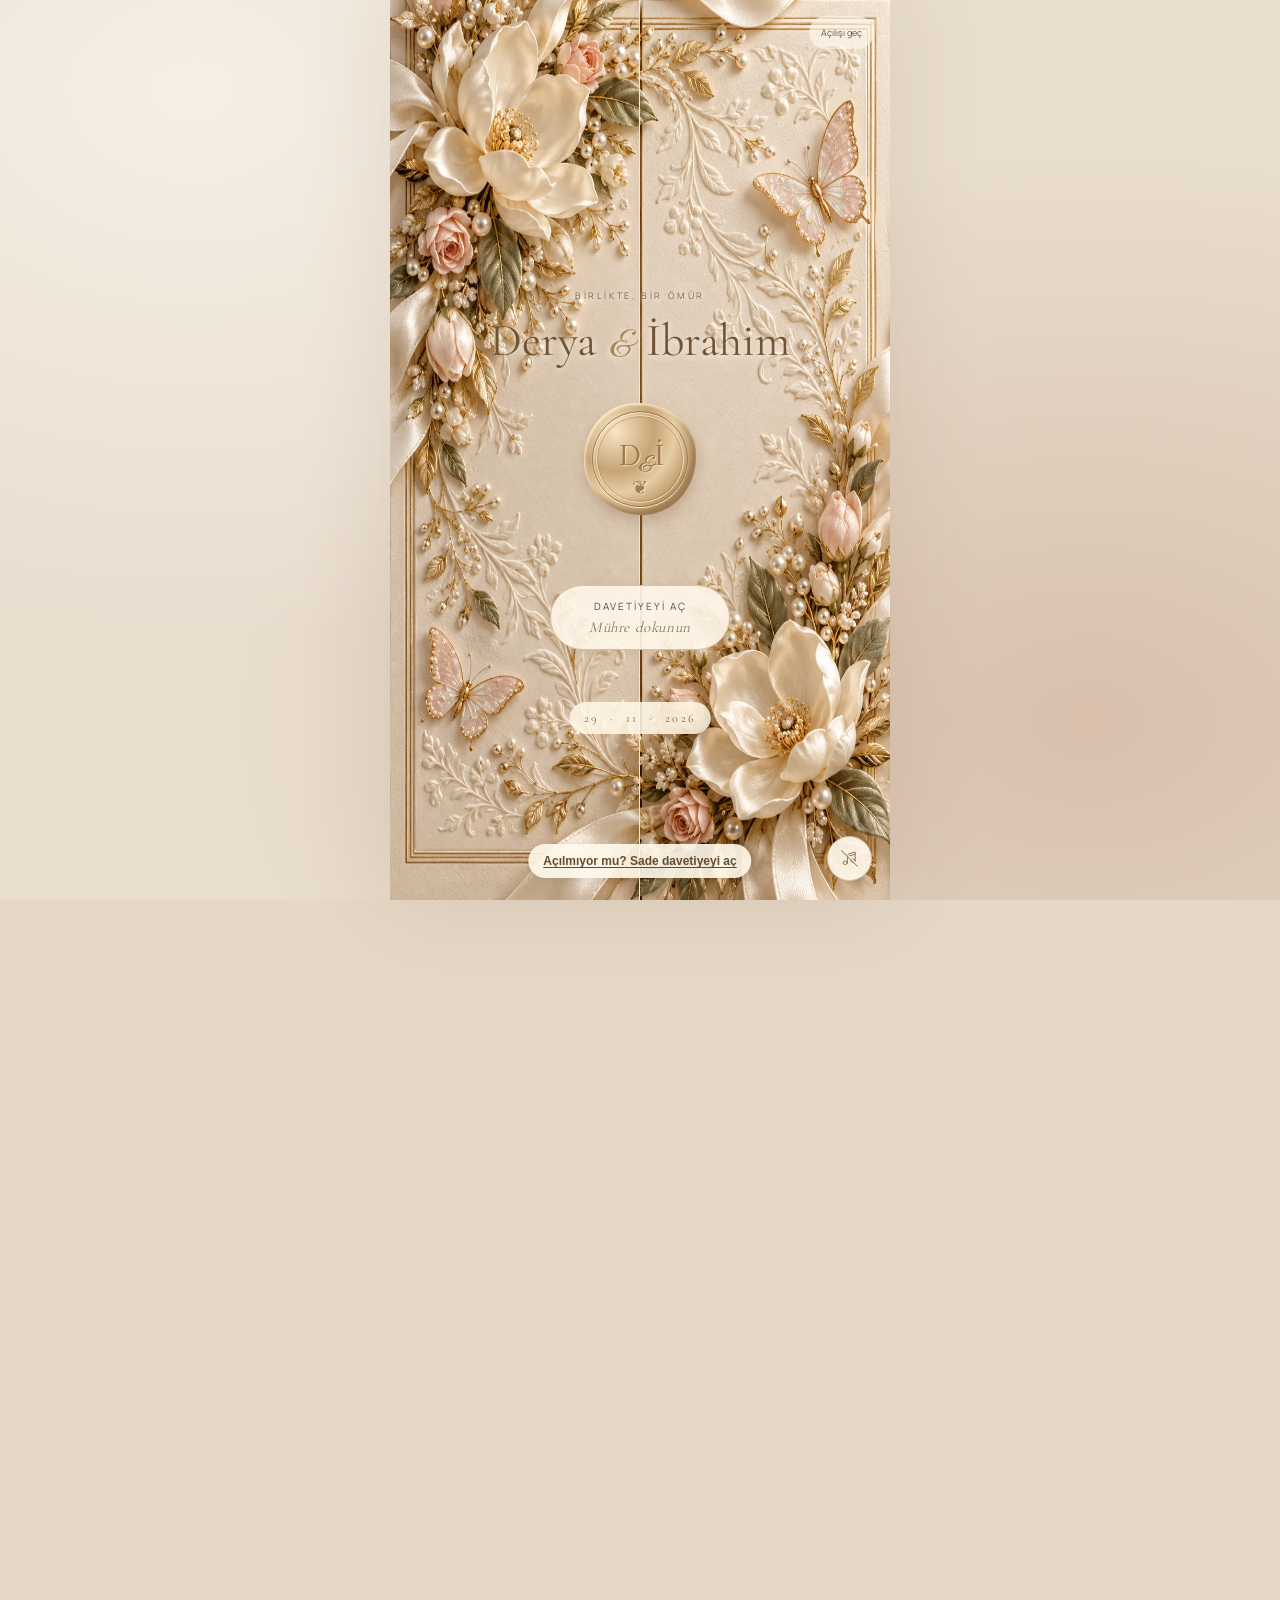
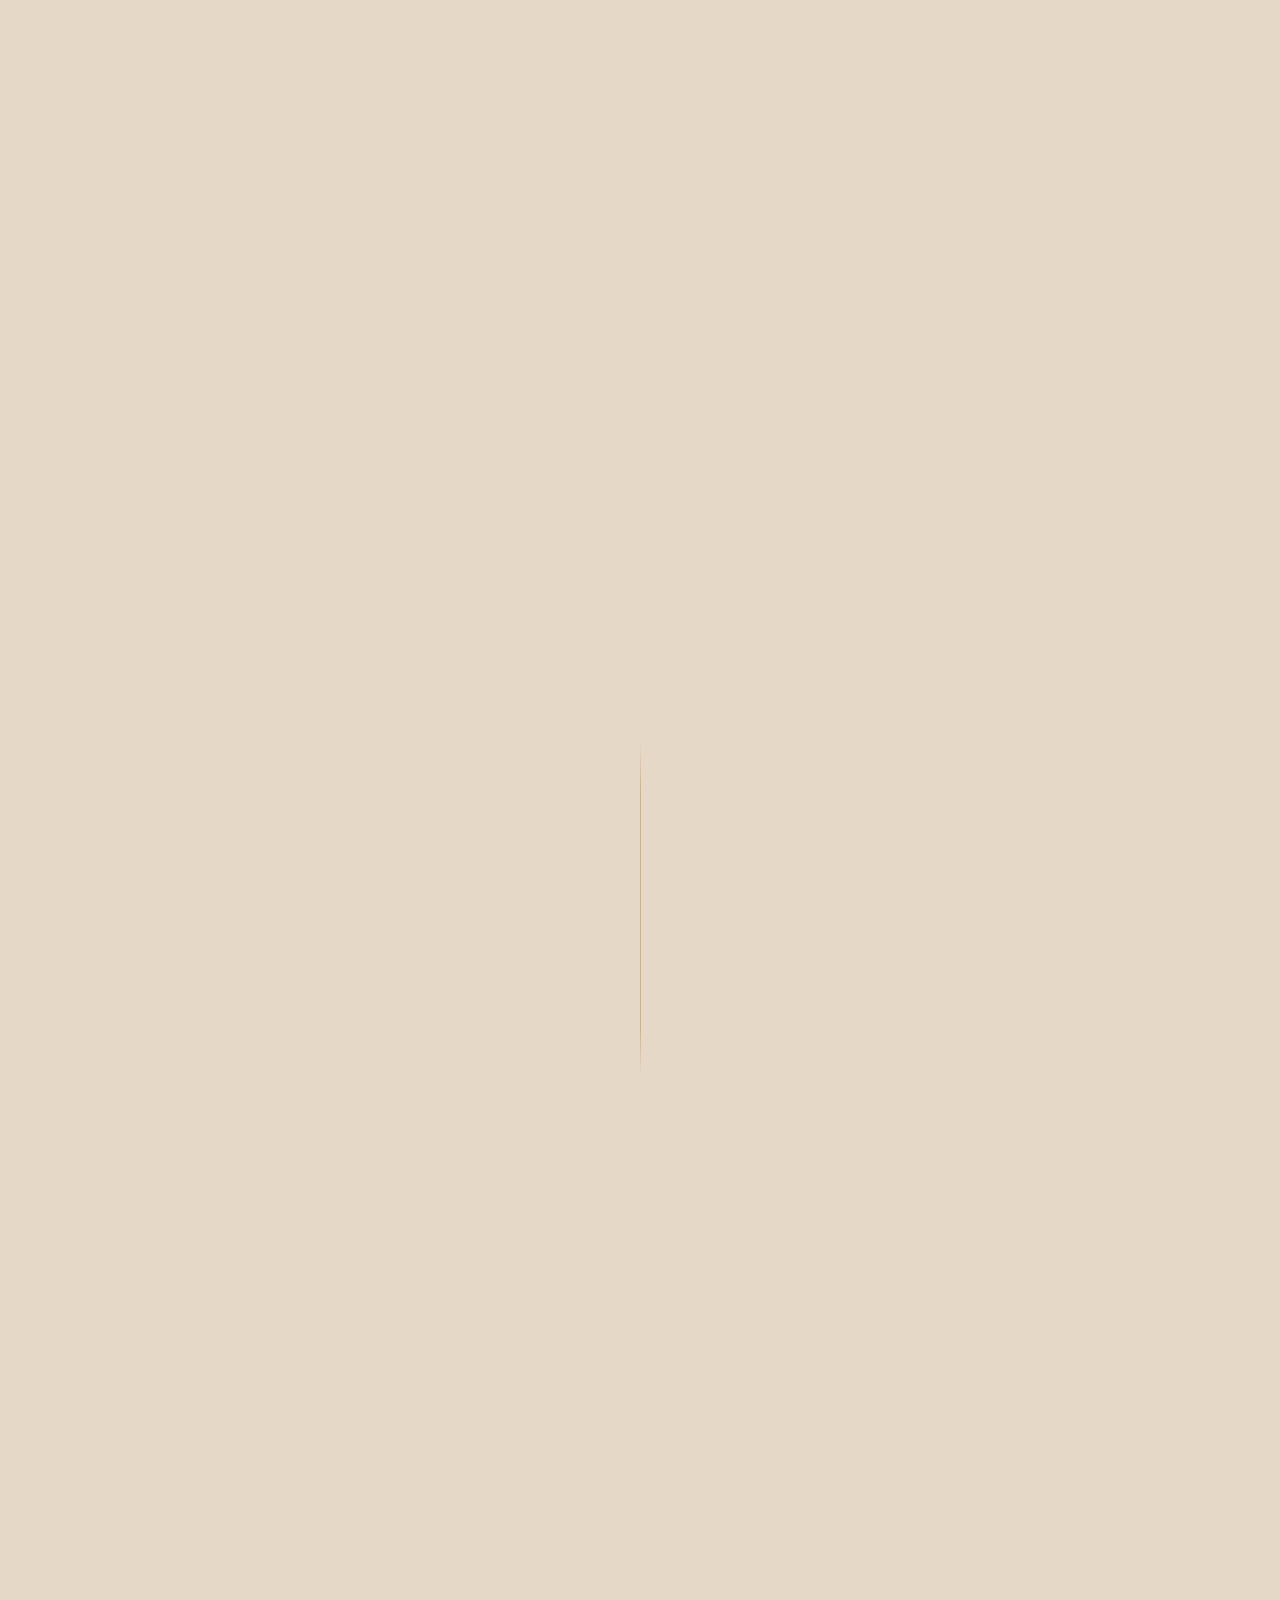
==== commit 088d4cf3: "Add lightweight no-JS backup and universal tap to open Derya Ibrahim invitation" ====
--- a/deryaibrahimdavetiye/index.html
+++ b/deryaibrahimdavetiye/index.html
@@ -6,29 +6,30 @@
   <meta name="theme-color" content="#f6eddf">
   <meta name="color-scheme" content="light">
   <meta name="description" content="Mutluluk gele dursun, dostlara haber olsun. Düğünümüz var bugün, bizi sevenler buyursun. 29 Kasım 2026 · Nikâh 19:00 · Asrena Taşev.">
-  <meta name="robots" content="noindex, follow">
+  <meta name="robots" content="index, follow">
   <meta name="format-detection" content="telephone=no">
   <title>Derya &amp; İbrahim | 29 Kasım 2026 · Davetlisiniz</title>
-  <link rel="canonical" href="https://deryaibrahimdavetiye.vercel.app/">
+  <link rel="canonical" href="https://muratmiraciyedavetiyesi.github.io/deryaibrahimdavetiye/">
   <meta property="og:type" content="website">
   <meta property="og:locale" content="tr_TR">
-  <meta property="og:site_name" content="Derya &amp; İbrahim">
+  <meta property="og:site_name" content="Derya &amp; İbrahim | Düğün Davetiyesi">
   <meta property="og:title" content="Derya &amp; İbrahim | 29 Kasım 2026 · Davetlisiniz">
   <meta property="og:description" content="Mutluluk gele dursun, dostlara haber olsun. Düğünümüz var bugün, bizi sevenler buyursun. 29 Kasım 2026 · Nikâh 19:00 · Asrena Taşev.">
-  <meta property="og:url" content="https://deryaibrahimdavetiye.vercel.app/?v=1">
-  <meta name="image" content="https://deryaibrahimdavetiye.vercel.app/davetiye-paylasim-2026.png?v=1">
-  <meta itemprop="image" content="https://deryaibrahimdavetiye.vercel.app/davetiye-paylasim-2026.png?v=1">
-  <meta property="og:image" content="https://deryaibrahimdavetiye.vercel.app/davetiye-paylasim-2026.png?v=1">
-  <meta property="og:image:secure_url" content="https://deryaibrahimdavetiye.vercel.app/davetiye-paylasim-2026.png?v=1">
+  <meta property="og:url" content="https://muratmiraciyedavetiyesi.github.io/deryaibrahimdavetiye/?v=4">
+  <meta name="image" content="https://muratmiraciyedavetiyesi.github.io/deryaibrahimdavetiye/davetiye-paylasim.jpg?v=4">
+  <meta itemprop="image" content="https://muratmiraciyedavetiyesi.github.io/deryaibrahimdavetiye/davetiye-paylasim.jpg?v=4">
+  <meta property="og:image" content="https://muratmiraciyedavetiyesi.github.io/deryaibrahimdavetiye/davetiye-paylasim.jpg?v=4">
+  <meta property="og:image:secure_url" content="https://muratmiraciyedavetiyesi.github.io/deryaibrahimdavetiye/davetiye-paylasim.jpg?v=4">
   <meta property="og:image:width" content="1200">
   <meta property="og:image:height" content="630">
-  <meta property="og:image:type" content="image/png">
-  <meta property="og:image:alt" content="Derya &amp; İbrahim — 29 Kasım 2026 düğün davetiyesi">
+  <meta property="og:image:type" content="image/jpeg">
+  <meta property="og:image:alt" content="Derya ile İbrahim, 29 Kasım 2026 Pazar, Nikâh 19:00, Asrena Taşev Denizli">
+  
   <meta name="twitter:image:alt" content="Derya ve İbrahim düğün davetiyesi, 29 Kasım 2026">
   <meta name="twitter:card" content="summary_large_image">
   <meta name="twitter:title" content="Derya &amp; İbrahim | 29 Kasım 2026 · Davetlisiniz">
   <meta name="twitter:description" content="Mutluluk gele dursun, dostlara haber olsun. Düğünümüz var bugün, bizi sevenler buyursun. 29 Kasım 2026 · Nikâh 19:00 · Asrena Taşev.">
-  <meta name="twitter:image" content="https://deryaibrahimdavetiye.vercel.app/davetiye-paylasim-2026.png?v=1">
+  <meta name="twitter:image" content="https://muratmiraciyedavetiyesi.github.io/deryaibrahimdavetiye/davetiye-paylasim.jpg?v=4">
   <link rel="icon" type="image/svg+xml" href="./monogram.svg">
   <link rel="preload" href="./sealed-doors.webp" as="image" fetchpriority="high">
   <link rel="preload" href="./pearl-frame-v2.webp" as="image">
@@ -76,6 +77,7 @@
     <button class="open-caption" id="open-caption">DAVETİYEYİ AÇ <span>Mühre dokunun</span></button>
     <p class="gate-date">29 <i>·</i> 11 <i>·</i> 2026</p>
     <button class="skip-intro" id="skip-intro">Açılışı geç</button>
+    <a class="gate-simple-link" href="./sade.html">Açılmıyor mu? Sade davetiyeyi aç</a>
   </div>
 
   <main id="invitation" tabindex="-1">
--- a/deryaibrahimdavetiye/styles.css
+++ b/deryaibrahimdavetiye/styles.css
@@ -19,3 +19,13 @@
 .butterflies.is-paused,.butterflies.is-paused *{animation-play-state:paused!important}
 @media(max-height:620px) and (orientation:portrait){.count-days>span:first-child{font-size:78px}.count-clock{margin:15px 0}.count-message{font-size:19px}.scene--closing .closing-names{font-size:43px}.scene--closing .ornament{margin:9px auto}.scene--closing .invitation-verse{margin:12px 0}.scene--closing .closing-date{margin:13px 0}.scene--closing .replay{margin-top:2px}.timeline li{padding-bottom:15px}}
 @media(max-height:620px) and (orientation:portrait){#program.scene,.scene--closing{padding-top:10svh;padding-bottom:10svh}.timeline li{padding-bottom:10px}.timeline h3{font-size:24px}.timeline p{font-size:15px}}
+
+/* İçerik her zaman erişilebilir: JS veya uygulama dosyası yüklenmezse açılış perdesi gizlenir. */
+.js body:not(.is-init) .gate{display:none!important}
+.js body:not(.is-init) .reveal{opacity:1!important;transform:none!important;visibility:visible!important}
+.js body:not(.is-init) .bottom-tools{display:none!important}
+
+/* Bütün telefonlar için animasyonsuz, JavaScript gerektirmeyen erişim seçeneği */
+.gate-simple-link{position:absolute;z-index:12;bottom:max(22px,env(safe-area-inset-bottom));left:50%;transform:translateX(-50%);display:block;max-width:94%;width:max-content;padding:10px 15px;border-radius:28px;text-align:center;background:#fff9eae6;color:#644c31;font-family:Arial,sans-serif;font-size:12px;font-weight:600;text-decoration:underline;text-underline-offset:2px;box-shadow:0 2px 8px #3d2a1a29;white-space:normal}
+.is-opening .gate-simple-link{opacity:0;pointer-events:none}
+@media(max-height:540px){.gate-simple-link{bottom:5px;padding:6px 9px;font-size:10px}}
